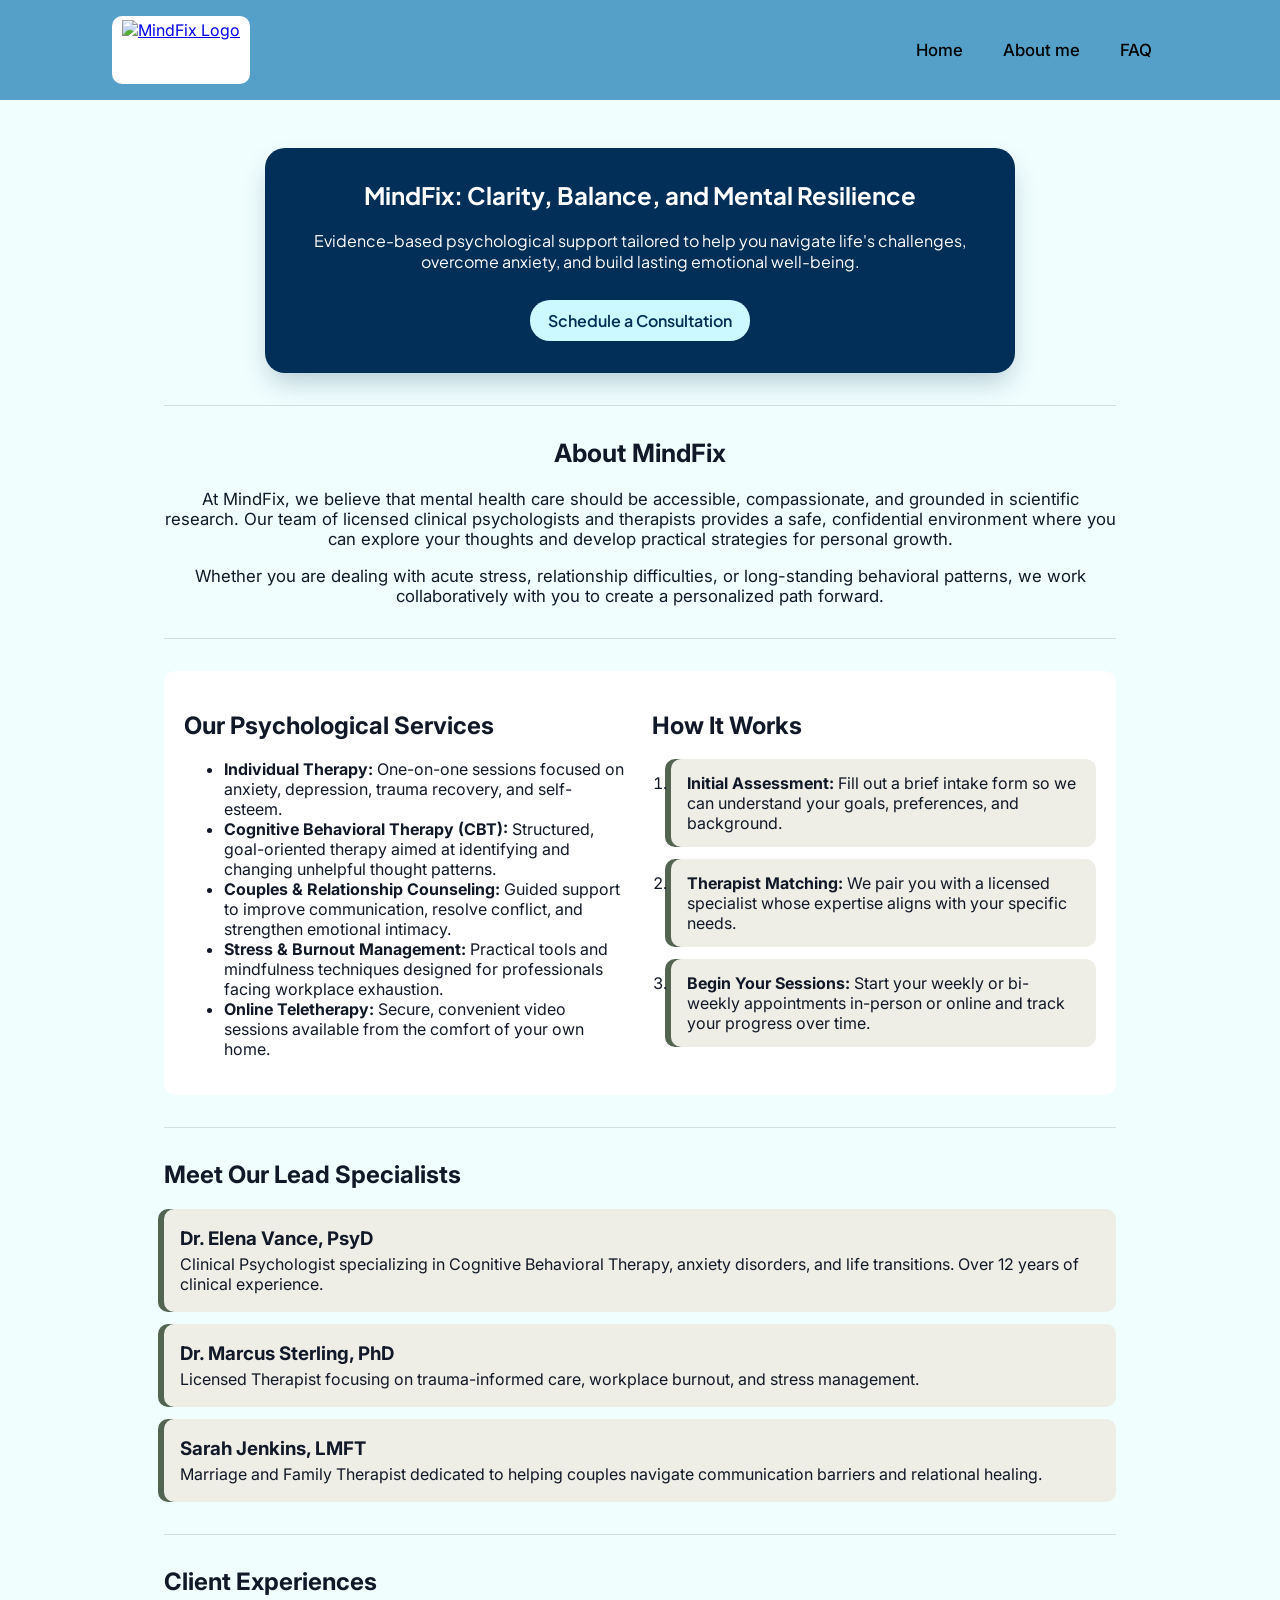
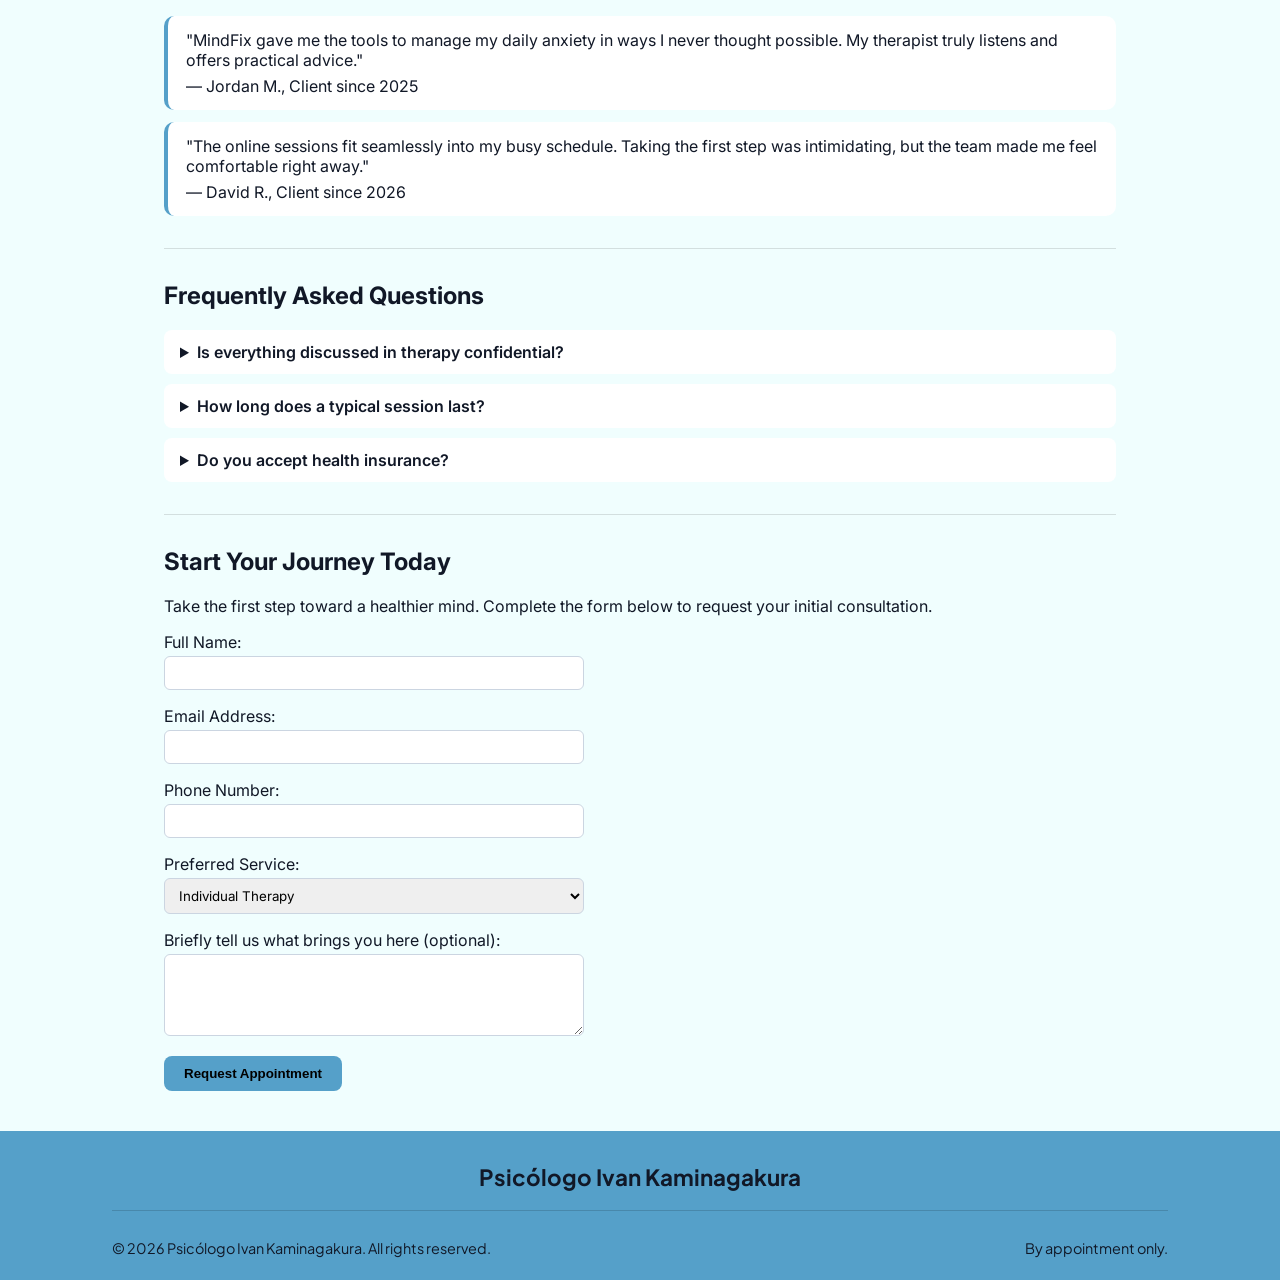
==== tanto faz/index.html @ d3770312 "Add files via upload" ====
<!DOCTYPE html>
<html lang="en">
<head>
    <meta charset="UTF-8">
    <meta name="viewport" content="width=device-width, initial-scale=1.0">
    <link rel="preconnect" href="https://fonts.googleapis.com">
    <link rel="preconnect" href="https://fonts.gstatic.com" crossorigin>
    <link href="https://fonts.googleapis.com/css2?family=Inter:wght@500;600&family=Plus+Jakarta+Sans:wght@400;500;600;700&display=swap" rel="stylesheet">
    <link rel="stylesheet" href="style.css">
    <title>MindFix - Professional Psychology &amp; Mental Wellness</title>
</head>
<body>

    <header class="topo">
        <div class="marca">
            <a href="index.html">
                <img src="img/MindFix.png" alt="MindFix Logo">
            </a>
        </div>

        <nav aria-label="Main navigation">
            <a href="index.html">Home</a>
            <a href="aboutme.html">About me</a>
            <a href="fa.html">FAQ</a>
        </nav>
    </header>

    <main>
        <section class="secao-destaque">
            <h1>MindFix: Clarity, Balance, and Mental Resilience</h1>
            <p>Evidence-based psychological support tailored to help you navigate life's challenges, overcome anxiety, and build lasting emotional well-being.</p>
            <a href="#booking">Schedule a Consultation</a>
        </section>

        <hr>

        <section class="secao-sobre">
            <h2>About MindFix</h2>
            <p>At MindFix, we believe that mental health care should be accessible, compassionate, and grounded in scientific research. Our team of licensed clinical psychologists and therapists provides a safe, confidential environment where you can explore your thoughts and develop practical strategies for personal growth.</p>
            <p>Whether you are dealing with acute stress, relationship difficulties, or long-standing behavioral patterns, we work collaboratively with you to create a personalized path forward.</p>
        </section>

        <hr>

        <div class="separe">
            <section class="p1">
                <h2>Our Psychological Services</h2>
                <ul>
                    <li><strong>Individual Therapy:</strong> One-on-one sessions focused on anxiety, depression, trauma recovery, and self-esteem.</li>
                    <li><strong>Cognitive Behavioral Therapy (CBT):</strong> Structured, goal-oriented therapy aimed at identifying and changing unhelpful thought patterns.</li>
                    <li><strong>Couples &amp; Relationship Counseling:</strong> Guided support to improve communication, resolve conflict, and strengthen emotional intimacy.</li>
                    <li><strong>Stress &amp; Burnout Management:</strong> Practical tools and mindfulness techniques designed for professionals facing workplace exhaustion.</li>
                    <li><strong>Online Teletherapy:</strong> Secure, convenient video sessions available from the comfort of your own home.</li>
                </ul>
            </section>

            <section class="p2">
                <h2>How It Works</h2>
                <ol>
                    <li class="cards"><strong>Initial Assessment:</strong> Fill out a brief intake form so we can understand your goals, preferences, and background.</li>
                    <li class="cards"><strong>Therapist Matching:</strong> We pair you with a licensed specialist whose expertise aligns with your specific needs.</li>
                    <li class="cards"><strong>Begin Your Sessions:</strong> Start your weekly or bi-weekly appointments in-person or online and track your progress over time.</li>
                </ol>
            </section>
        </div>

        <hr>

        <section class="especialistas">
            <h2>Meet Our Lead Specialists</h2>
            <article class="cards">
                <h3>Dr. Elena Vance, PsyD</h3>
                <p>Clinical Psychologist specializing in Cognitive Behavioral Therapy, anxiety disorders, and life transitions. Over 12 years of clinical experience.</p>
            </article>
            <article class="cards">
                <h3>Dr. Marcus Sterling, PhD</h3>
                <p>Licensed Therapist focusing on trauma-informed care, workplace burnout, and stress management.</p>
            </article>
            <article class="cards">
                <h3>Sarah Jenkins, LMFT</h3>
                <p>Marriage and Family Therapist dedicated to helping couples navigate communication barriers and relational healing.</p>
            </article>
        </section>

        <hr>

        <section class="depoimentos">
            <h2>Client Experiences</h2>
            <blockquote>
                <p>"MindFix gave me the tools to manage my daily anxiety in ways I never thought possible. My therapist truly listens and offers practical advice."</p>
                <footer>— Jordan M., Client since 2025</footer>
            </blockquote>
            <blockquote>
                <p>"The online sessions fit seamlessly into my busy schedule. Taking the first step was intimidating, but the team made me feel comfortable right away."</p>
                <footer>— David R., Client since 2026</footer>
            </blockquote>
        </section>

        <hr>

        <section class="faq">
            <h2>Frequently Asked Questions</h2>
            <details>
                <summary>Is everything discussed in therapy confidential?</summary>
                <p>Yes. All sessions and client records are strictly confidential and protected under healthcare privacy laws, with standard legal exceptions regarding immediate safety.</p>
            </details>
            <details>
                <summary>How long does a typical session last?</summary>
                <p>Standard individual and couples therapy sessions last 50 minutes.</p>
            </details>
            <details>
                <summary>Do you accept health insurance?</summary>
                <p>We work with several major insurance providers and also offer sliding-scale out-of-pocket rates. Contact us to verify your coverage.</p>
            </details>
        </section>

        <hr>

        <section class="contato-form">
            <h2 id="booking">Start Your Journey Today</h2>
            <p>Take the first step toward a healthier mind. Complete the form below to request your initial consultation.</p>

            <form action="#" method="post">
                <p>
                    <label>Full Name:<br>
                    <input type="text" name="full_name" required></label>
                </p>
                <p>
                    <label>Email Address:<br>
                    <input type="email" name="email" required></label>
                </p>
                <p>
                    <label>Phone Number:<br>
                    <input type="tel" name="phone"></label>
                </p>
                <p>
                    <label>Preferred Service:<br>
                    <select name="service">
                        <option value="individual">Individual Therapy</option>
                        <option value="cbt">Cognitive Behavioral Therapy (CBT)</option>
                        <option value="couples">Couples Counseling</option>
                        <option value="stress">Stress &amp; Burnout Management</option>
                    </select></label>
                </p>
                <p>
                    <label>Briefly tell us what brings you here (optional):<br>
                    <textarea name="message" rows="4" cols="40"></textarea></label>
                </p>
                <p>
                    <button type="submit">Request Appointment</button>
                </p>
            </form>
        </section>
    </main>

    <footer class="pedacin1F" id="contato">
        <h2>Psicólogo Ivan Kaminagakura</h2>
        <div class="info-rodape">
            <p>&copy; 2026 Psicólogo Ivan Kaminagakura. All rights reserved.</p>
            <p>By appointment only.</p>
        </div>
    </footer>

</body>
</html>
---- tanto faz/style.css ----
* {
    box-sizing: border-box;
}

body {
    margin: 0;
    min-height: 100vh;
    display: flex;
    flex-direction: column;
    background-color: rgba(219, 253, 253, 0.404);
    font-family: 'Inter', system-ui, -apple-system, BlinkMacSystemFont, 'Segoe UI', Roboto, sans-serif;
    color: #111827;
}

/* Cabeçalho */
.topo {
    background-color: #55A0C9;
    display: flex;
    justify-content: space-between;
    align-items: center;
    padding: 1rem 7rem;
    flex-wrap: wrap;
    gap: 1rem;
}

.marca h1,
.marca p {
    font-family: 'Plus Jakarta Sans', sans-serif;
    margin: 0.2rem 0;
}

.marca a {
    display: inline-flex;
    align-items: center;
}

.marca img {
    height: 68px;
    width: auto;
    display: block;
    background-color: #ffffff;
    padding: 4px 10px;
    border-radius: 10px;
}

nav {
    display: flex;
    gap: 0.5rem;
    flex-wrap: wrap;
}

nav a {
    text-decoration: none;
    color: #000000;
    padding: 0.5rem 1rem;
    font-size: 1.05rem;
    font-family: 'Inter', sans-serif;
    font-weight: 500;
    transition: color 0.3s ease;
}

nav a:hover {
    color: #ffffff;
}

/* Área principal */
main {
    width: 100%;
    max-width: 1000px;
    margin: 0 auto;
    padding: 1.5rem;
    flex: 1;
}

hr {
    border: none;
    border-top: 1px solid rgba(0, 0, 0, 0.12);
    margin: 2rem 0;
}

/* Seção de destaque */
.secao-destaque {
    background-color: rgb(2, 47, 87);
    max-width: 750px;
    margin: 1.5rem auto;
    padding: 2rem 1.5rem;
    border-radius: 20px;
    text-align: center;
    color: #ffffff;
    font-family: 'Plus Jakarta Sans', sans-serif;
    box-shadow: 0 13px 27px -5px rgba(2, 47, 87, 0.25);
}

.secao-destaque h1 {
    margin-top: 0;
}

.secao-destaque a {
    display: inline-block;
    margin-top: 0.75rem;
    background-color: rgb(203, 249, 255);
    color: rgb(2, 47, 87);
    font-weight: 600;
    text-decoration: none;
    padding: 10px 18px;
    border-radius: 20px;
    transition: background-color 0.2s ease, transform 0.2s ease;
}

.secao-destaque a:hover {
    background-color: #ffffff;
    transform: translateY(-1px);
}

/* Sobre e colunas */
.secao-sobre {
    text-align: center;
    font-size: 1.05rem;
}

.separe {
    display: flex;
    gap: 24px;
    background-color: #ffffff;
    padding: 20px;
    border-radius: 12px;
    flex-wrap: wrap;
}

.p1,
.p2 {
    flex: 1;
    min-width: 280px;
}

.p2 ol {
    padding-left: 1.2rem;
    margin: 0;
}

/* Cards, citações e FAQ */
.cards {
    background-color: rgb(238, 237, 230);
    border-radius: 10px;
    box-shadow: -6px 0px 0px 0px rgb(83, 100, 80);
    margin: 12px 0;
    padding: 14px 16px;
}

.cards h3,
.cards p {
    margin: 0.25rem 0;
}

blockquote {
    background-color: #ffffff;
    margin: 12px 0;
    padding: 14px 18px;
    border-radius: 10px;
    border-left: 4px solid #55A0C9;
}

blockquote p {
    margin: 0 0 6px 0;
}

details {
    background-color: #ffffff;
    padding: 12px 16px;
    border-radius: 8px;
    margin-bottom: 10px;
}

summary {
    cursor: pointer;
    font-weight: 600;
}

.faq-item {
    background-color: #ffffff;
    padding: 1.25rem 1.5rem;
    border-radius: 10px;
    border-left: 5px solid #55A0C9;
    margin-bottom: 1rem;
}

.pergunta {
    font-weight: 600;
    color: rgb(2, 47, 87);
    margin: 0 0 0.4rem 0;
}

.resposta {
    margin: 0;
    line-height: 1.6;
}

/* Página Sobre Mim */
.secAbout {
    background-color: #ffffff;
    padding: 2rem;
    margin-top: 1rem;
    border-radius: 12px;
    border-left: 6px solid #55A0C9;
    box-shadow: 0 8px 20px rgba(2, 47, 87, 0.08);
}

.secAbout h1 {
    font-family: 'Plus Jakarta Sans', sans-serif;
    color: rgb(2, 47, 87);
    margin-top: 0;
    margin-bottom: 1rem;
}

.secAbout span {
    display: block;
    font-size: 1.05rem;
    line-height: 1.7;
    white-space: pre-line;
}

/* Formulário */
form input,
form select,
form textarea {
    width: 100%;
    max-width: 420px;
    padding: 8px 10px;
    margin-top: 4px;
    border: 1px solid #cbd5e1;
    border-radius: 6px;
    font-family: inherit;
}

form button {
    background-color: #55A0C9;
    color: #000000;
    font-weight: 600;
    border: none;
    padding: 10px 20px;
    border-radius: 8px;
    cursor: pointer;
}

form button:hover {
    background-color: #3f8ab5;
    color: #ffffff;
}

/* Rodapé */
.pedacin1F {
    width: 100%;
    background-color: #55A0C9;
    font-family: 'Plus Jakarta Sans', sans-serif;
    padding: 2rem 7rem 1.2rem 7rem;
    margin-top: auto;
}

.pedacin1F h2,
.pedacin1F h1 {
    text-align: center;
    margin: 0 0 1.5rem 0;
    padding-bottom: 1.2rem;
    border-bottom: 1px solid rgba(0, 0, 0, 0.15);
    font-size: 1.4rem;
}

.info-rodape {
    display: flex;
    justify-content: space-between;
    font-size: 0.9rem;
    gap: 16px;
    flex-wrap: wrap;
}

.info-rodape p,
.pedacin1F p {
    margin: 0.25rem 0;
}

/* Celular */
@media (max-width: 768px) {
    .topo,
    .pedacin1F {
        padding-left: 1.25rem;
        padding-right: 1.25rem;
    }

    .secAbout {
        padding: 1.25rem;
    }
}
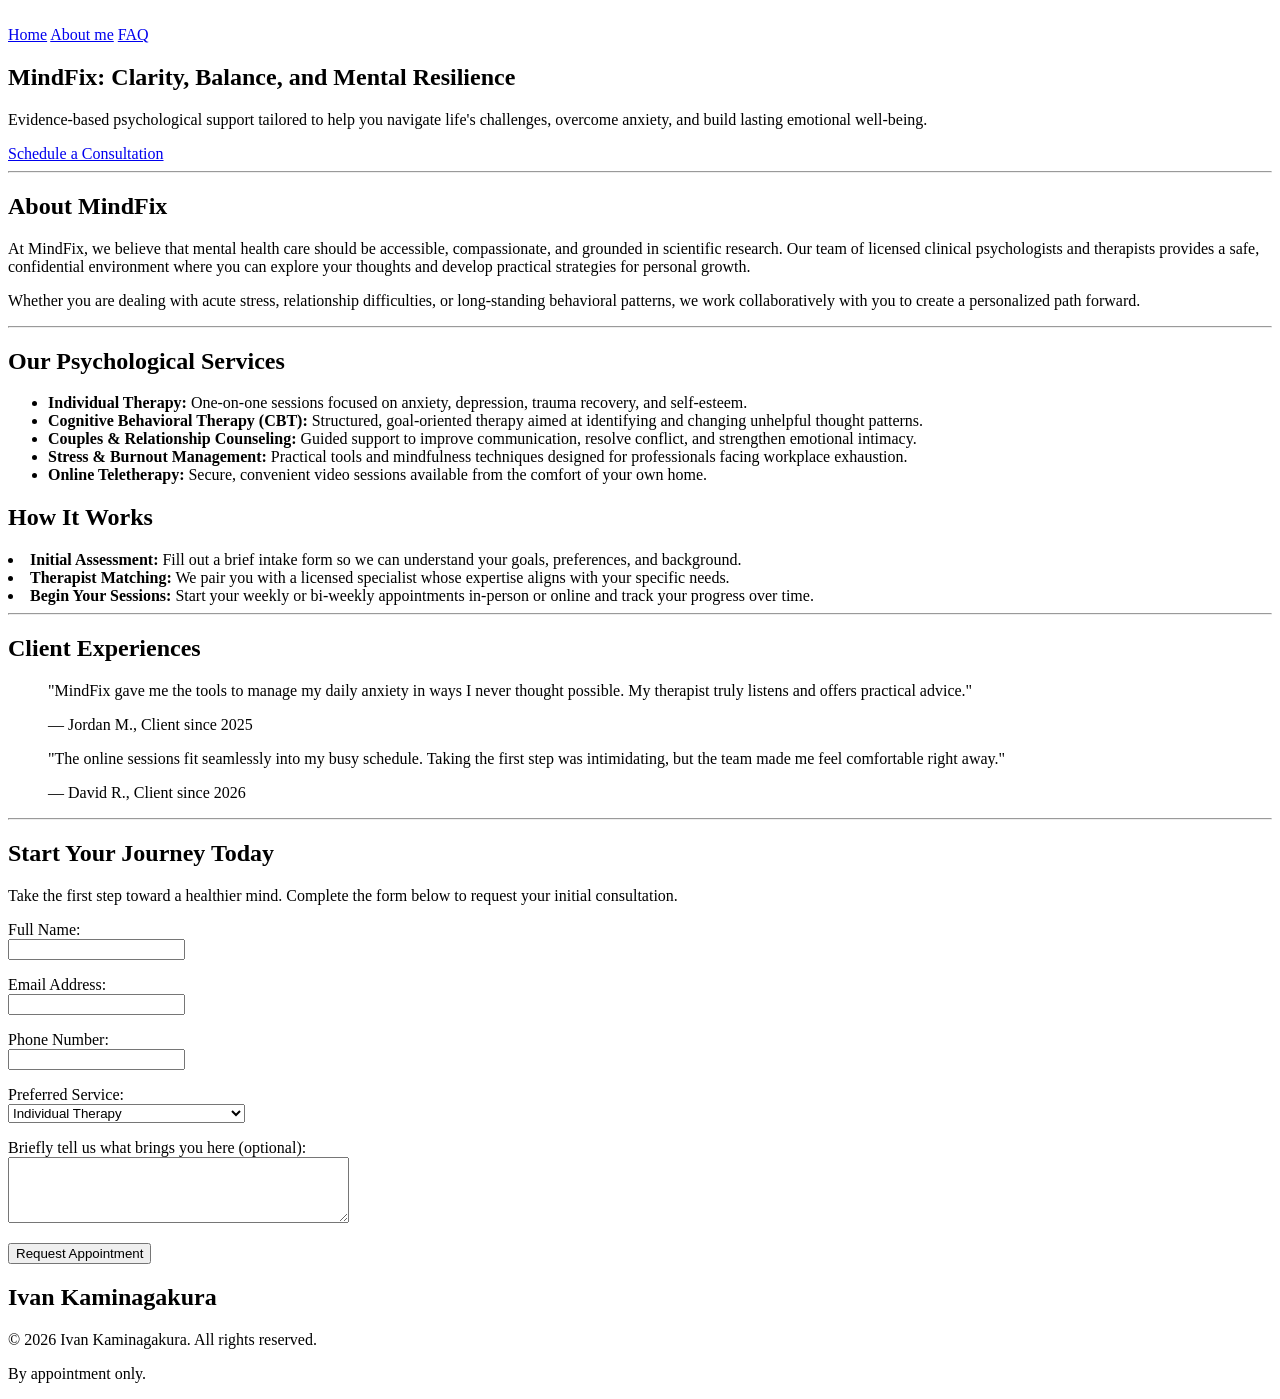
==== commit 2a4f3d4e: "Update index.html" ====
--- a/tanto faz/index.html
+++ b/tanto faz/index.html
@@ -1,165 +1,125 @@
-<!DOCTYPE html>
-<html lang="en">
-<head>
-    <meta charset="UTF-8">
-    <meta name="viewport" content="width=device-width, initial-scale=1.0">
-    <link rel="preconnect" href="https://fonts.googleapis.com">
-    <link rel="preconnect" href="https://fonts.gstatic.com" crossorigin>
-    <link href="https://fonts.googleapis.com/css2?family=Inter:wght@500;600&family=Plus+Jakarta+Sans:wght@400;500;600;700&display=swap" rel="stylesheet">
-    <link rel="stylesheet" href="style.css">
-    <title>MindFix - Professional Psychology &amp; Mental Wellness</title>
-</head>
-<body>
+    <!DOCTYPE html>
+    <html lang="pt-BR">
+    <head>
+        <meta charset="UTF-8">
+        <meta name="viewport" content="width=device-width, initial-scale=1.0">
+        <link rel="preconnect" href="https://fonts.googleapis.com">
+        <link rel="preconnect" href="https://fonts.gstatic.com" crossorigin>
+        <link href="https://fonts.googleapis.com/css2?family=Inter:wght@500;600&family=Plus+Jakarta+Sans:wght@400;500;600;700&display=swap" rel="stylesheet">
+        <link rel="stylesheet" href="styleD.css">
+        <title>MindFix</title>
+    </head>
+    <body>
 
     <header class="topo">
         <div class="marca">
-            <a href="index.html">
-                <img src="img/MindFix.png" alt="MindFix Logo">
-            </a>
+            <img src="img/MindFix.png" alt="">
         </div>
 
-        <nav aria-label="Main navigation">
+        <nav aria-label="Navegação principal">
             <a href="index.html">Home</a>
             <a href="aboutme.html">About me</a>
             <a href="fa.html">FAQ</a>
         </nav>
     </header>
 
-    <main>
-        <section class="secao-destaque">
-            <h1>MindFix: Clarity, Balance, and Mental Resilience</h1>
-            <p>Evidence-based psychological support tailored to help you navigate life's challenges, overcome anxiety, and build lasting emotional well-being.</p>
-            <a href="#booking">Schedule a Consultation</a>
-        </section>
-
-        <hr>
-
-        <section class="secao-sobre">
-            <h2>About MindFix</h2>
-            <p>At MindFix, we believe that mental health care should be accessible, compassionate, and grounded in scientific research. Our team of licensed clinical psychologists and therapists provides a safe, confidential environment where you can explore your thoughts and develop practical strategies for personal growth.</p>
-            <p>Whether you are dealing with acute stress, relationship difficulties, or long-standing behavioral patterns, we work collaboratively with you to create a personalized path forward.</p>
-        </section>
-
-        <hr>
-
-        <div class="separe">
-            <section class="p1">
-                <h2>Our Psychological Services</h2>
-                <ul>
-                    <li><strong>Individual Therapy:</strong> One-on-one sessions focused on anxiety, depression, trauma recovery, and self-esteem.</li>
-                    <li><strong>Cognitive Behavioral Therapy (CBT):</strong> Structured, goal-oriented therapy aimed at identifying and changing unhelpful thought patterns.</li>
-                    <li><strong>Couples &amp; Relationship Counseling:</strong> Guided support to improve communication, resolve conflict, and strengthen emotional intimacy.</li>
-                    <li><strong>Stress &amp; Burnout Management:</strong> Practical tools and mindfulness techniques designed for professionals facing workplace exhaustion.</li>
-                    <li><strong>Online Teletherapy:</strong> Secure, convenient video sessions available from the comfort of your own home.</li>
-                </ul>
+        <main>
+            <section class="secao-destaque">
+                <h1>MindFix: Clarity, Balance, and Mental Resilience</h1>
+                <p>Evidence-based psychological support tailored to help you navigate life's challenges, overcome anxiety, and build lasting emotional well-being.</p>
+                <a href="#booking">Schedule a Consultation</a>
             </section>
 
-            <section class="p2">
-                <h2>How It Works</h2>
-                <ol>
-                    <li class="cards"><strong>Initial Assessment:</strong> Fill out a brief intake form so we can understand your goals, preferences, and background.</li>
-                    <li class="cards"><strong>Therapist Matching:</strong> We pair you with a licensed specialist whose expertise aligns with your specific needs.</li>
-                    <li class="cards"><strong>Begin Your Sessions:</strong> Start your weekly or bi-weekly appointments in-person or online and track your progress over time.</li>
-                </ol>
+            <hr>
+
+            <section class="secao-sobre">
+                <h2>About MindFix</h2>
+                <p>At MindFix, we believe that mental health care should be accessible, compassionate, and grounded in scientific research. Our team of licensed clinical psychologists and therapists provides a safe, confidential environment where you can explore your thoughts and develop practical strategies for personal growth.</p>
+                <p>Whether you are dealing with acute stress, relationship difficulties, or long-standing behavioral patterns, we work collaboratively with you to create a personalized path forward.</p>
             </section>
-        </div>
 
-        <hr>
+            <hr>
 
-        <section class="especialistas">
-            <h2>Meet Our Lead Specialists</h2>
-            <article class="cards">
-                <h3>Dr. Elena Vance, PsyD</h3>
-                <p>Clinical Psychologist specializing in Cognitive Behavioral Therapy, anxiety disorders, and life transitions. Over 12 years of clinical experience.</p>
-            </article>
-            <article class="cards">
-                <h3>Dr. Marcus Sterling, PhD</h3>
-                <p>Licensed Therapist focusing on trauma-informed care, workplace burnout, and stress management.</p>
-            </article>
-            <article class="cards">
-                <h3>Sarah Jenkins, LMFT</h3>
-                <p>Marriage and Family Therapist dedicated to helping couples navigate communication barriers and relational healing.</p>
-            </article>
-        </section>
+            <div class="separe">
+                <section class="p1">
+                    <h2>Our Psychological Services</h2>
+                    <ul>
+                        <li><strong>Individual Therapy:</strong> One-on-one sessions focused on anxiety, depression, trauma recovery, and self-esteem.</li>
+                        <li><strong>Cognitive Behavioral Therapy (CBT):</strong> Structured, goal-oriented therapy aimed at identifying and changing unhelpful thought patterns.</li>
+                        <li><strong>Couples &amp; Relationship Counseling:</strong> Guided support to improve communication, resolve conflict, and strengthen emotional intimacy.</li>
+                        <li><strong>Stress &amp; Burnout Management:</strong> Practical tools and mindfulness techniques designed for professionals facing workplace exhaustion.</li>
+                        <li><strong>Online Teletherapy:</strong> Secure, convenient video sessions available from the comfort of your own home.</li>
+                    </ul>
+                </section>
 
-        <hr>
+                <section class="p2">
+                    <h2>How It Works</h2>
+                        <li class="cards"><strong>Initial Assessment:</strong> Fill out a brief intake form so we can understand your goals, preferences, and background.</li>
+                        <li class="cards"><strong>Therapist Matching:</strong> We pair you with a licensed specialist whose expertise aligns with your specific needs.</li>
+                        <li class="cards"><strong>Begin Your Sessions:</strong> Start your weekly or bi-weekly appointments in-person or online and track your progress over time.</li>
+                </section>
+            </div>
 
-        <section class="depoimentos">
-            <h2>Client Experiences</h2>
-            <blockquote>
-                <p>"MindFix gave me the tools to manage my daily anxiety in ways I never thought possible. My therapist truly listens and offers practical advice."</p>
-                <footer>— Jordan M., Client since 2025</footer>
-            </blockquote>
-            <blockquote>
-                <p>"The online sessions fit seamlessly into my busy schedule. Taking the first step was intimidating, but the team made me feel comfortable right away."</p>
-                <footer>— David R., Client since 2026</footer>
-            </blockquote>
-        </section>
+            <hr>
 
-        <hr>
+            <section class="depoimentos">
+                <h2>Client Experiences</h2>
+                <blockquote>
+                    <p>"MindFix gave me the tools to manage my daily anxiety in ways I never thought possible. My therapist truly listens and offers practical advice."</p>
+                    <footer>— Jordan M., Client since 2025</footer>
+                </blockquote>
+                <blockquote>
+                    <p>"The online sessions fit seamlessly into my busy schedule. Taking the first step was intimidating, but the team made me feel comfortable right away."</p>
+                    <footer>— David R., Client since 2026</footer>
+                </blockquote>
+            </section>
 
-        <section class="faq">
-            <h2>Frequently Asked Questions</h2>
-            <details>
-                <summary>Is everything discussed in therapy confidential?</summary>
-                <p>Yes. All sessions and client records are strictly confidential and protected under healthcare privacy laws, with standard legal exceptions regarding immediate safety.</p>
-            </details>
-            <details>
-                <summary>How long does a typical session last?</summary>
-                <p>Standard individual and couples therapy sessions last 50 minutes.</p>
-            </details>
-            <details>
-                <summary>Do you accept health insurance?</summary>
-                <p>We work with several major insurance providers and also offer sliding-scale out-of-pocket rates. Contact us to verify your coverage.</p>
-            </details>
-        </section>
+            <hr>
 
-        <hr>
+            <section class="contato-form">
+                <h2 id="booking">Start Your Journey Today</h2>
+                <p>Take the first step toward a healthier mind. Complete the form below to request your initial consultation.</p>
 
-        <section class="contato-form">
-            <h2 id="booking">Start Your Journey Today</h2>
-            <p>Take the first step toward a healthier mind. Complete the form below to request your initial consultation.</p>
+                <form action="/submit-consultation" method="post">
+                    <p>
+                        <label>Full Name:<br>
+                        <input type="text" name="full_name" required></label>
+                    </p>
+                    <p>
+                        <label>Email Address:<br>
+                        <input type="email" name="email" required></label>
+                    </p>
+                    <p>
+                        <label>Phone Number:<br>
+                        <input type="tel" name="phone"></label>
+                    </p>
+                    <p>
+                        <label>Preferred Service:<br>
+                        <select name="service">
+                            <option value="individual">Individual Therapy</option>
+                            <option value="cbt">Cognitive Behavioral Therapy (CBT)</option>
+                            <option value="couples">Couples Counseling</option>
+                            <option value="stress">Stress &amp; Burnout Management</option>
+                        </select></label>
+                    </p>
+                    <p>
+                        <label>Briefly tell us what brings you here (optional):<br>
+                        <textarea name="message" rows="4" cols="40"></textarea></label>
+                    </p>
+                    <p>
+                        <button type="submit">Request Appointment</button>
+                    </p>
+                </form>
+            </section>
+        </main>
 
-            <form action="#" method="post">
-                <p>
-                    <label>Full Name:<br>
-                    <input type="text" name="full_name" required></label>
-                </p>
-                <p>
-                    <label>Email Address:<br>
-                    <input type="email" name="email" required></label>
-                </p>
-                <p>
-                    <label>Phone Number:<br>
-                    <input type="tel" name="phone"></label>
-                </p>
-                <p>
-                    <label>Preferred Service:<br>
-                    <select name="service">
-                        <option value="individual">Individual Therapy</option>
-                        <option value="cbt">Cognitive Behavioral Therapy (CBT)</option>
-                        <option value="couples">Couples Counseling</option>
-                        <option value="stress">Stress &amp; Burnout Management</option>
-                    </select></label>
-                </p>
-                <p>
-                    <label>Briefly tell us what brings you here (optional):<br>
-                    <textarea name="message" rows="4" cols="40"></textarea></label>
-                </p>
-                <p>
-                    <button type="submit">Request Appointment</button>
-                </p>
-            </form>
-        </section>
-    </main>
+        <footer class="pedacin1F" id="contato">
+            <h2>Ivan Kaminagakura</h2>
+            <div class="info-rodape">
+                <p>&copy; 2026 Ivan Kaminagakura. All rights reserved.</p>
+                <p>By appointment only.</p>
+            </div>
+        </footer>
 
-    <footer class="pedacin1F" id="contato">
-        <h2>Psicólogo Ivan Kaminagakura</h2>
-        <div class="info-rodape">
-            <p>&copy; 2026 Psicólogo Ivan Kaminagakura. All rights reserved.</p>
-            <p>By appointment only.</p>
-        </div>
-    </footer>
-
-</body>
-</html>+    </body>
+    </html>
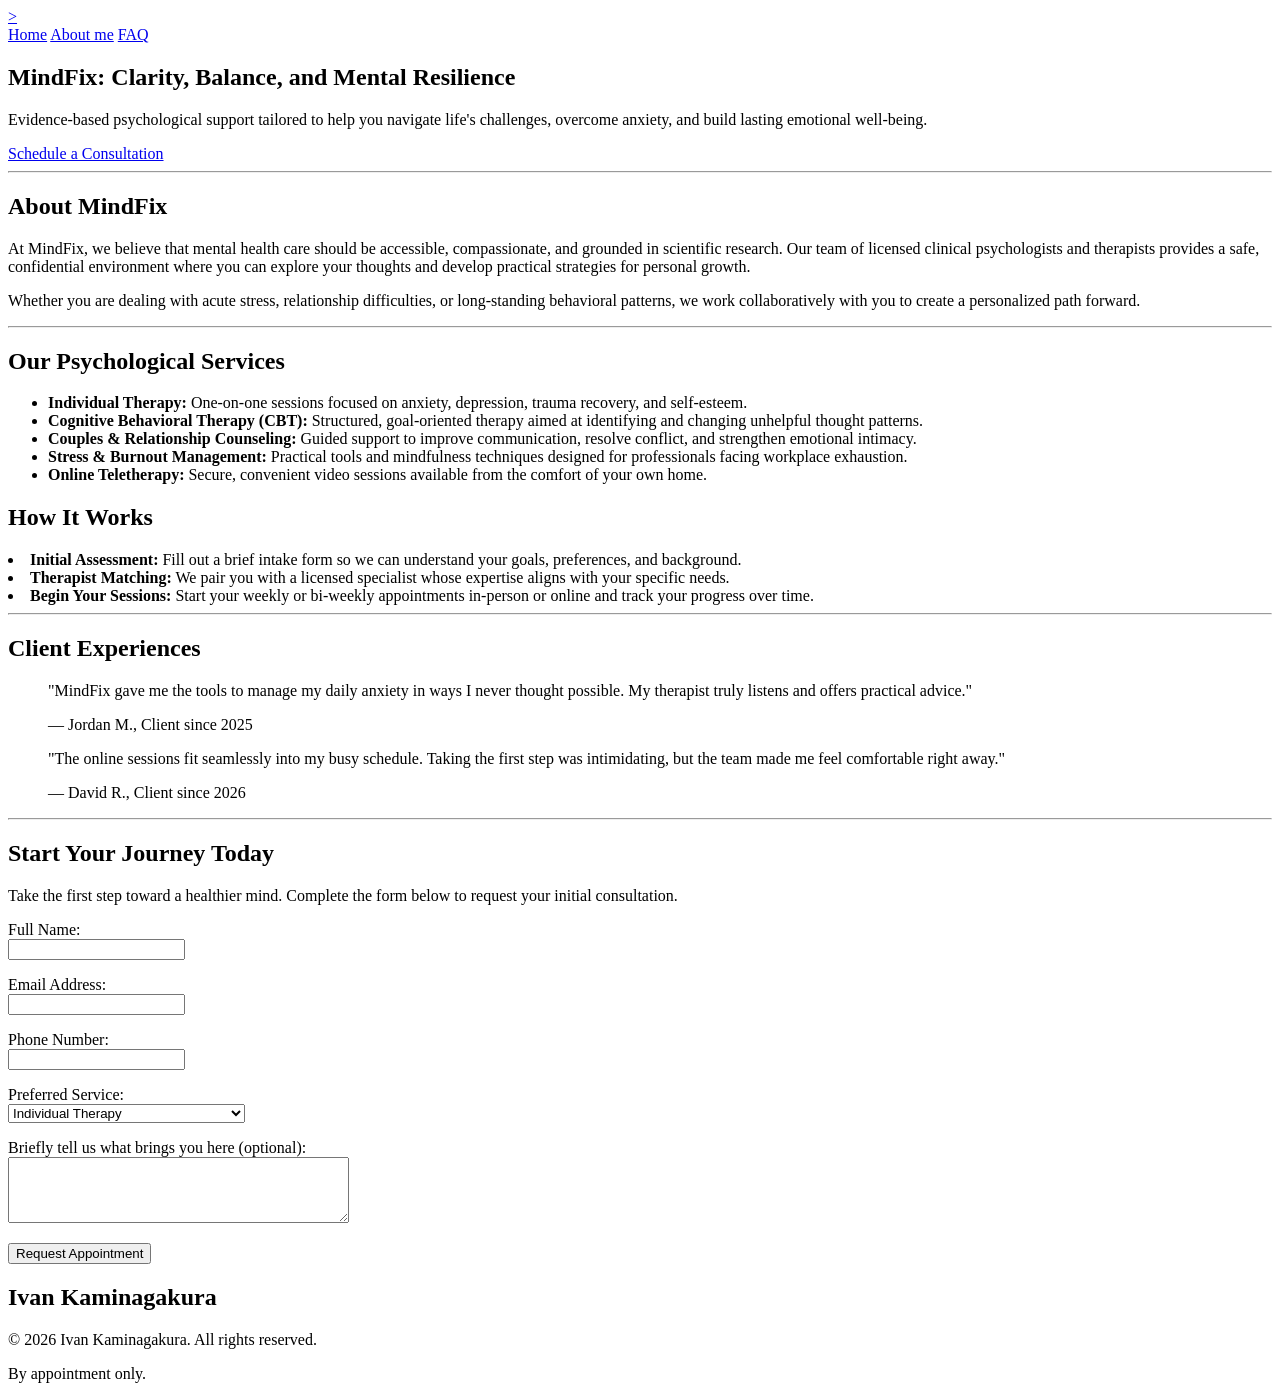
==== commit 9ae288c2: "Update index.html" ====
--- a/tanto faz/index.html
+++ b/tanto faz/index.html
@@ -13,7 +13,7 @@
 
     <header class="topo">
         <div class="marca">
-            <img src="img/MindFix.png" alt="">
+            <a href="index.html"<img src="img/MindFix.png">>
         </div>
 
         <nav aria-label="Navegação principal">
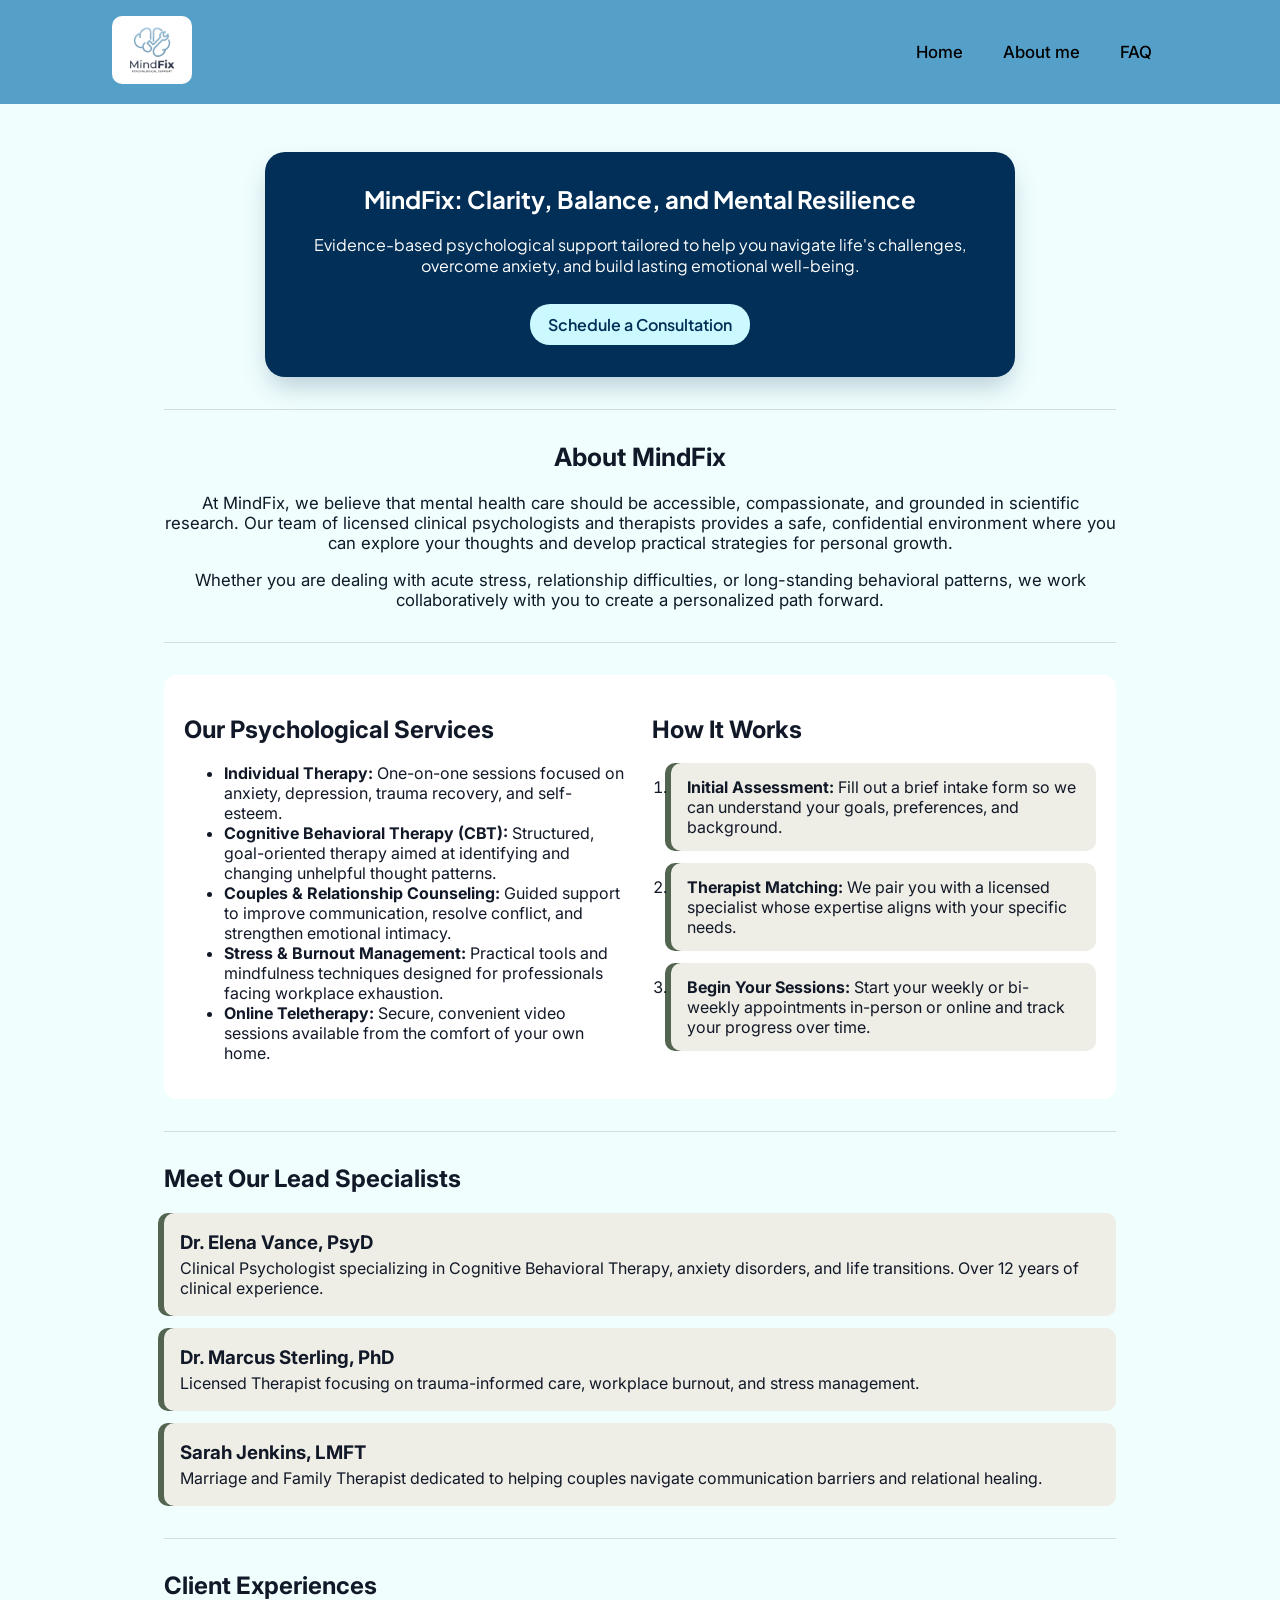
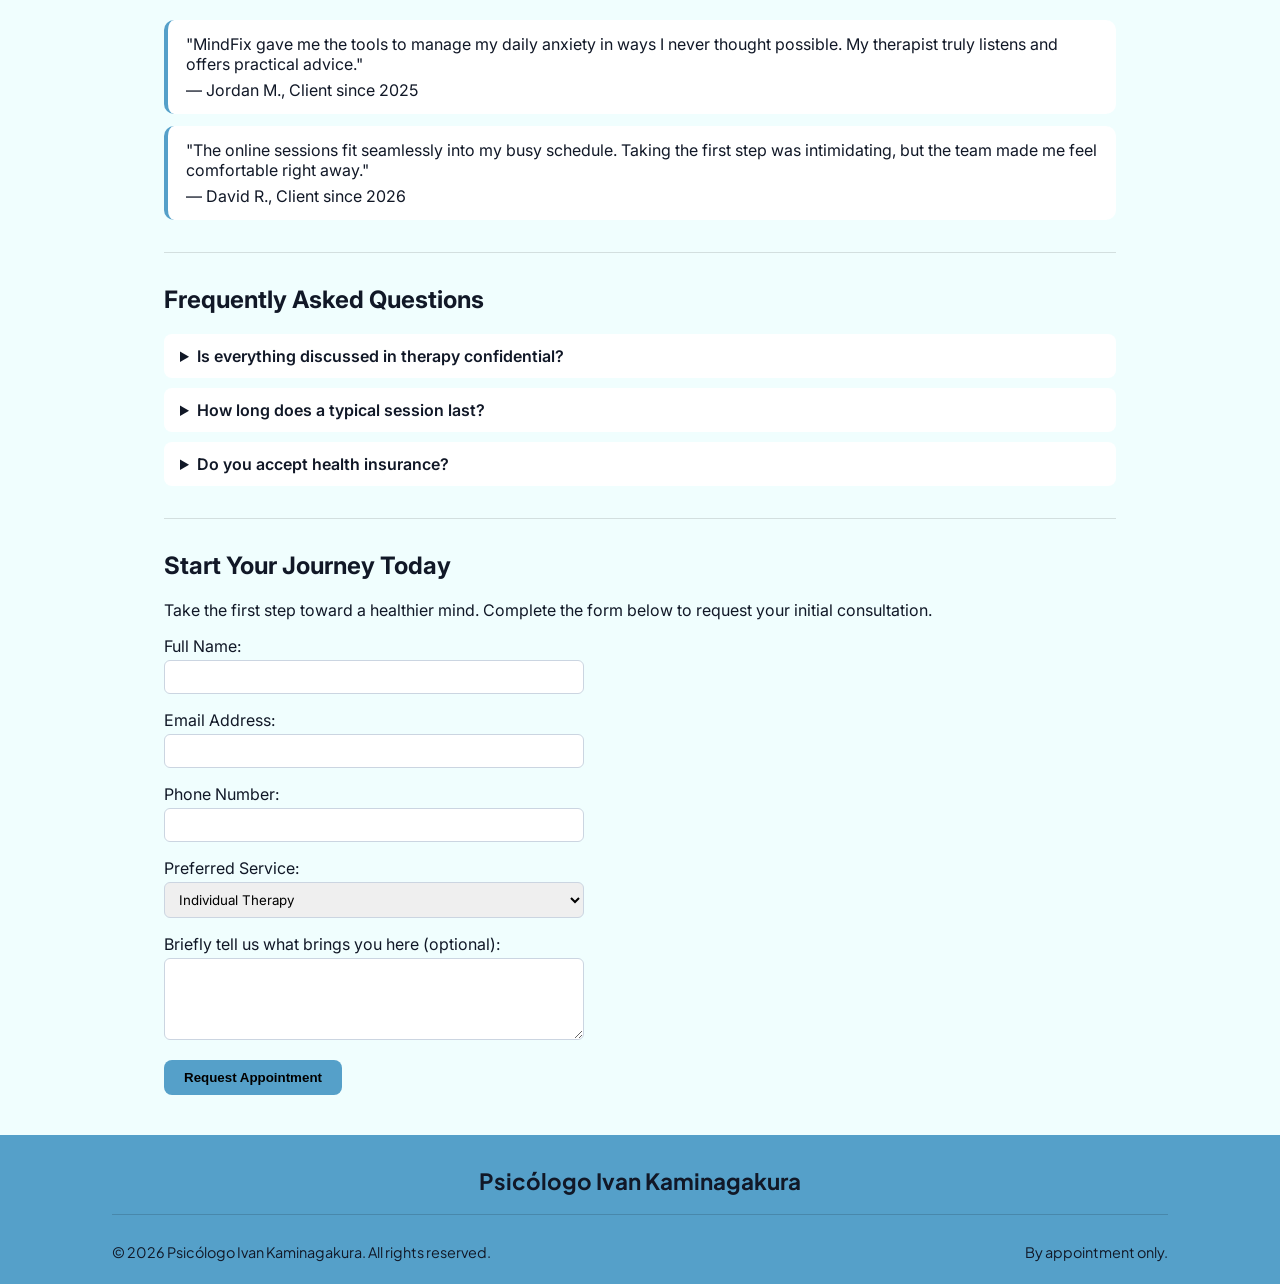
==== commit 5eed00da: "Add files via upload" ====
--- a/tanto faz/index.html
+++ b/tanto faz/index.html
@@ -1,125 +1,165 @@
-    <!DOCTYPE html>
-    <html lang="pt-BR">
-    <head>
-        <meta charset="UTF-8">
-        <meta name="viewport" content="width=device-width, initial-scale=1.0">
-        <link rel="preconnect" href="https://fonts.googleapis.com">
-        <link rel="preconnect" href="https://fonts.gstatic.com" crossorigin>
-        <link href="https://fonts.googleapis.com/css2?family=Inter:wght@500;600&family=Plus+Jakarta+Sans:wght@400;500;600;700&display=swap" rel="stylesheet">
-        <link rel="stylesheet" href="styleD.css">
-        <title>MindFix</title>
-    </head>
-    <body>
+<!DOCTYPE html>
+<html lang="en">
+<head>
+    <meta charset="UTF-8">
+    <meta name="viewport" content="width=device-width, initial-scale=1.0">
+    <link rel="preconnect" href="https://fonts.googleapis.com">
+    <link rel="preconnect" href="https://fonts.gstatic.com" crossorigin>
+    <link href="https://fonts.googleapis.com/css2?family=Inter:wght@500;600&family=Plus+Jakarta+Sans:wght@400;500;600;700&display=swap" rel="stylesheet">
+    <link rel="stylesheet" href="style.css">
+    <title>MindFix - Professional Psychology &amp; Mental Wellness</title>
+</head>
+<body>
 
     <header class="topo">
         <div class="marca">
-            <a href="index.html"<img src="img/MindFix.png">>
+            <a href="index.html">
+                <img src="img/MindFix.png" alt="MindFix Logo">
+            </a>
         </div>
 
-        <nav aria-label="Navegação principal">
+        <nav aria-label="Main navigation">
             <a href="index.html">Home</a>
             <a href="aboutme.html">About me</a>
             <a href="fa.html">FAQ</a>
         </nav>
     </header>
 
-        <main>
-            <section class="secao-destaque">
-                <h1>MindFix: Clarity, Balance, and Mental Resilience</h1>
-                <p>Evidence-based psychological support tailored to help you navigate life's challenges, overcome anxiety, and build lasting emotional well-being.</p>
-                <a href="#booking">Schedule a Consultation</a>
+    <main>
+        <section class="secao-destaque">
+            <h1>MindFix: Clarity, Balance, and Mental Resilience</h1>
+            <p>Evidence-based psychological support tailored to help you navigate life's challenges, overcome anxiety, and build lasting emotional well-being.</p>
+            <a href="#booking">Schedule a Consultation</a>
+        </section>
+
+        <hr>
+
+        <section class="secao-sobre">
+            <h2>About MindFix</h2>
+            <p>At MindFix, we believe that mental health care should be accessible, compassionate, and grounded in scientific research. Our team of licensed clinical psychologists and therapists provides a safe, confidential environment where you can explore your thoughts and develop practical strategies for personal growth.</p>
+            <p>Whether you are dealing with acute stress, relationship difficulties, or long-standing behavioral patterns, we work collaboratively with you to create a personalized path forward.</p>
+        </section>
+
+        <hr>
+
+        <div class="separe">
+            <section class="p1">
+                <h2>Our Psychological Services</h2>
+                <ul>
+                    <li><strong>Individual Therapy:</strong> One-on-one sessions focused on anxiety, depression, trauma recovery, and self-esteem.</li>
+                    <li><strong>Cognitive Behavioral Therapy (CBT):</strong> Structured, goal-oriented therapy aimed at identifying and changing unhelpful thought patterns.</li>
+                    <li><strong>Couples &amp; Relationship Counseling:</strong> Guided support to improve communication, resolve conflict, and strengthen emotional intimacy.</li>
+                    <li><strong>Stress &amp; Burnout Management:</strong> Practical tools and mindfulness techniques designed for professionals facing workplace exhaustion.</li>
+                    <li><strong>Online Teletherapy:</strong> Secure, convenient video sessions available from the comfort of your own home.</li>
+                </ul>
             </section>
 
-            <hr>
+            <section class="p2">
+                <h2>How It Works</h2>
+                <ol>
+                    <li class="cards"><strong>Initial Assessment:</strong> Fill out a brief intake form so we can understand your goals, preferences, and background.</li>
+                    <li class="cards"><strong>Therapist Matching:</strong> We pair you with a licensed specialist whose expertise aligns with your specific needs.</li>
+                    <li class="cards"><strong>Begin Your Sessions:</strong> Start your weekly or bi-weekly appointments in-person or online and track your progress over time.</li>
+                </ol>
+            </section>
+        </div>
 
-            <section class="secao-sobre">
-                <h2>About MindFix</h2>
-                <p>At MindFix, we believe that mental health care should be accessible, compassionate, and grounded in scientific research. Our team of licensed clinical psychologists and therapists provides a safe, confidential environment where you can explore your thoughts and develop practical strategies for personal growth.</p>
-                <p>Whether you are dealing with acute stress, relationship difficulties, or long-standing behavioral patterns, we work collaboratively with you to create a personalized path forward.</p>
-            </section>
+        <hr>
 
-            <hr>
+        <section class="especialistas">
+            <h2>Meet Our Lead Specialists</h2>
+            <article class="cards">
+                <h3>Dr. Elena Vance, PsyD</h3>
+                <p>Clinical Psychologist specializing in Cognitive Behavioral Therapy, anxiety disorders, and life transitions. Over 12 years of clinical experience.</p>
+            </article>
+            <article class="cards">
+                <h3>Dr. Marcus Sterling, PhD</h3>
+                <p>Licensed Therapist focusing on trauma-informed care, workplace burnout, and stress management.</p>
+            </article>
+            <article class="cards">
+                <h3>Sarah Jenkins, LMFT</h3>
+                <p>Marriage and Family Therapist dedicated to helping couples navigate communication barriers and relational healing.</p>
+            </article>
+        </section>
 
-            <div class="separe">
-                <section class="p1">
-                    <h2>Our Psychological Services</h2>
-                    <ul>
-                        <li><strong>Individual Therapy:</strong> One-on-one sessions focused on anxiety, depression, trauma recovery, and self-esteem.</li>
-                        <li><strong>Cognitive Behavioral Therapy (CBT):</strong> Structured, goal-oriented therapy aimed at identifying and changing unhelpful thought patterns.</li>
-                        <li><strong>Couples &amp; Relationship Counseling:</strong> Guided support to improve communication, resolve conflict, and strengthen emotional intimacy.</li>
-                        <li><strong>Stress &amp; Burnout Management:</strong> Practical tools and mindfulness techniques designed for professionals facing workplace exhaustion.</li>
-                        <li><strong>Online Teletherapy:</strong> Secure, convenient video sessions available from the comfort of your own home.</li>
-                    </ul>
-                </section>
+        <hr>
 
-                <section class="p2">
-                    <h2>How It Works</h2>
-                        <li class="cards"><strong>Initial Assessment:</strong> Fill out a brief intake form so we can understand your goals, preferences, and background.</li>
-                        <li class="cards"><strong>Therapist Matching:</strong> We pair you with a licensed specialist whose expertise aligns with your specific needs.</li>
-                        <li class="cards"><strong>Begin Your Sessions:</strong> Start your weekly or bi-weekly appointments in-person or online and track your progress over time.</li>
-                </section>
-            </div>
+        <section class="depoimentos">
+            <h2>Client Experiences</h2>
+            <blockquote>
+                <p>"MindFix gave me the tools to manage my daily anxiety in ways I never thought possible. My therapist truly listens and offers practical advice."</p>
+                <footer>— Jordan M., Client since 2025</footer>
+            </blockquote>
+            <blockquote>
+                <p>"The online sessions fit seamlessly into my busy schedule. Taking the first step was intimidating, but the team made me feel comfortable right away."</p>
+                <footer>— David R., Client since 2026</footer>
+            </blockquote>
+        </section>
 
-            <hr>
+        <hr>
 
-            <section class="depoimentos">
-                <h2>Client Experiences</h2>
-                <blockquote>
-                    <p>"MindFix gave me the tools to manage my daily anxiety in ways I never thought possible. My therapist truly listens and offers practical advice."</p>
-                    <footer>— Jordan M., Client since 2025</footer>
-                </blockquote>
-                <blockquote>
-                    <p>"The online sessions fit seamlessly into my busy schedule. Taking the first step was intimidating, but the team made me feel comfortable right away."</p>
-                    <footer>— David R., Client since 2026</footer>
-                </blockquote>
-            </section>
+        <section class="faq">
+            <h2>Frequently Asked Questions</h2>
+            <details>
+                <summary>Is everything discussed in therapy confidential?</summary>
+                <p>Yes. All sessions and client records are strictly confidential and protected under healthcare privacy laws, with standard legal exceptions regarding immediate safety.</p>
+            </details>
+            <details>
+                <summary>How long does a typical session last?</summary>
+                <p>Standard individual and couples therapy sessions last 50 minutes.</p>
+            </details>
+            <details>
+                <summary>Do you accept health insurance?</summary>
+                <p>We work with several major insurance providers and also offer sliding-scale out-of-pocket rates. Contact us to verify your coverage.</p>
+            </details>
+        </section>
 
-            <hr>
+        <hr>
 
-            <section class="contato-form">
-                <h2 id="booking">Start Your Journey Today</h2>
-                <p>Take the first step toward a healthier mind. Complete the form below to request your initial consultation.</p>
+        <section class="contato-form">
+            <h2 id="booking">Start Your Journey Today</h2>
+            <p>Take the first step toward a healthier mind. Complete the form below to request your initial consultation.</p>
 
-                <form action="/submit-consultation" method="post">
-                    <p>
-                        <label>Full Name:<br>
-                        <input type="text" name="full_name" required></label>
-                    </p>
-                    <p>
-                        <label>Email Address:<br>
-                        <input type="email" name="email" required></label>
-                    </p>
-                    <p>
-                        <label>Phone Number:<br>
-                        <input type="tel" name="phone"></label>
-                    </p>
-                    <p>
-                        <label>Preferred Service:<br>
-                        <select name="service">
-                            <option value="individual">Individual Therapy</option>
-                            <option value="cbt">Cognitive Behavioral Therapy (CBT)</option>
-                            <option value="couples">Couples Counseling</option>
-                            <option value="stress">Stress &amp; Burnout Management</option>
-                        </select></label>
-                    </p>
-                    <p>
-                        <label>Briefly tell us what brings you here (optional):<br>
-                        <textarea name="message" rows="4" cols="40"></textarea></label>
-                    </p>
-                    <p>
-                        <button type="submit">Request Appointment</button>
-                    </p>
-                </form>
-            </section>
-        </main>
+            <form action="#" method="post">
+                <p>
+                    <label>Full Name:<br>
+                    <input type="text" name="full_name" required></label>
+                </p>
+                <p>
+                    <label>Email Address:<br>
+                    <input type="email" name="email" required></label>
+                </p>
+                <p>
+                    <label>Phone Number:<br>
+                    <input type="tel" name="phone"></label>
+                </p>
+                <p>
+                    <label>Preferred Service:<br>
+                    <select name="service">
+                        <option value="individual">Individual Therapy</option>
+                        <option value="cbt">Cognitive Behavioral Therapy (CBT)</option>
+                        <option value="couples">Couples Counseling</option>
+                        <option value="stress">Stress &amp; Burnout Management</option>
+                    </select></label>
+                </p>
+                <p>
+                    <label>Briefly tell us what brings you here (optional):<br>
+                    <textarea name="message" rows="4" cols="40"></textarea></label>
+                </p>
+                <p>
+                    <button type="submit">Request Appointment</button>
+                </p>
+            </form>
+        </section>
+    </main>
 
-        <footer class="pedacin1F" id="contato">
-            <h2>Ivan Kaminagakura</h2>
-            <div class="info-rodape">
-                <p>&copy; 2026 Ivan Kaminagakura. All rights reserved.</p>
-                <p>By appointment only.</p>
-            </div>
-        </footer>
+    <footer class="pedacin1F" id="contato">
+        <h2>Psicólogo Ivan Kaminagakura</h2>
+        <div class="info-rodape">
+            <p>&copy; 2026 Psicólogo Ivan Kaminagakura. All rights reserved.</p>
+            <p>By appointment only.</p>
+        </div>
+    </footer>
 
-    </body>
-    </html>
+</body>
+</html>
--- a/tanto faz/style.css
+++ b/tanto faz/style.css
@@ -0,0 +1,292 @@
+* {
+    box-sizing: border-box;
+}
+
+body {
+    margin: 0;
+    min-height: 100vh;
+    display: flex;
+    flex-direction: column;
+    background-color: rgba(219, 253, 253, 0.404);
+    font-family: 'Inter', system-ui, -apple-system, BlinkMacSystemFont, 'Segoe UI', Roboto, sans-serif;
+    color: #111827;
+}
+
+/* Cabeçalho */
+.topo {
+    background-color: #55A0C9;
+    display: flex;
+    justify-content: space-between;
+    align-items: center;
+    padding: 1rem 7rem;
+    flex-wrap: wrap;
+    gap: 1rem;
+}
+
+.marca h1,
+.marca p {
+    font-family: 'Plus Jakarta Sans', sans-serif;
+    margin: 0.2rem 0;
+}
+
+.marca a {
+    display: inline-flex;
+    align-items: center;
+}
+
+.marca img {
+    height: 68px;
+    width: auto;
+    display: block;
+    background-color: #ffffff;
+    padding: 4px 10px;
+    border-radius: 10px;
+}
+
+nav {
+    display: flex;
+    gap: 0.5rem;
+    flex-wrap: wrap;
+}
+
+nav a {
+    text-decoration: none;
+    color: #000000;
+    padding: 0.5rem 1rem;
+    font-size: 1.05rem;
+    font-family: 'Inter', sans-serif;
+    font-weight: 500;
+    transition: color 0.3s ease;
+}
+
+nav a:hover {
+    color: #ffffff;
+}
+
+/* Área principal */
+main {
+    width: 100%;
+    max-width: 1000px;
+    margin: 0 auto;
+    padding: 1.5rem;
+    flex: 1;
+}
+
+hr {
+    border: none;
+    border-top: 1px solid rgba(0, 0, 0, 0.12);
+    margin: 2rem 0;
+}
+
+/* Seção de destaque */
+.secao-destaque {
+    background-color: rgb(2, 47, 87);
+    max-width: 750px;
+    margin: 1.5rem auto;
+    padding: 2rem 1.5rem;
+    border-radius: 20px;
+    text-align: center;
+    color: #ffffff;
+    font-family: 'Plus Jakarta Sans', sans-serif;
+    box-shadow: 0 13px 27px -5px rgba(2, 47, 87, 0.25);
+}
+
+.secao-destaque h1 {
+    margin-top: 0;
+}
+
+.secao-destaque a {
+    display: inline-block;
+    margin-top: 0.75rem;
+    background-color: rgb(203, 249, 255);
+    color: rgb(2, 47, 87);
+    font-weight: 600;
+    text-decoration: none;
+    padding: 10px 18px;
+    border-radius: 20px;
+    transition: background-color 0.2s ease, transform 0.2s ease;
+}
+
+.secao-destaque a:hover {
+    background-color: #ffffff;
+    transform: translateY(-1px);
+}
+
+/* Sobre e colunas */
+.secao-sobre {
+    text-align: center;
+    font-size: 1.05rem;
+}
+
+.separe {
+    display: flex;
+    gap: 24px;
+    background-color: #ffffff;
+    padding: 20px;
+    border-radius: 12px;
+    flex-wrap: wrap;
+}
+
+.p1,
+.p2 {
+    flex: 1;
+    min-width: 280px;
+}
+
+.p2 ol {
+    padding-left: 1.2rem;
+    margin: 0;
+}
+
+/* Cards, citações e FAQ */
+.cards {
+    background-color: rgb(238, 237, 230);
+    border-radius: 10px;
+    box-shadow: -6px 0px 0px 0px rgb(83, 100, 80);
+    margin: 12px 0;
+    padding: 14px 16px;
+}
+
+.cards h3,
+.cards p {
+    margin: 0.25rem 0;
+}
+
+blockquote {
+    background-color: #ffffff;
+    margin: 12px 0;
+    padding: 14px 18px;
+    border-radius: 10px;
+    border-left: 4px solid #55A0C9;
+}
+
+blockquote p {
+    margin: 0 0 6px 0;
+}
+
+details {
+    background-color: #ffffff;
+    padding: 12px 16px;
+    border-radius: 8px;
+    margin-bottom: 10px;
+}
+
+summary {
+    cursor: pointer;
+    font-weight: 600;
+}
+
+.faq-item {
+    background-color: #ffffff;
+    padding: 1.25rem 1.5rem;
+    border-radius: 10px;
+    border-left: 5px solid #55A0C9;
+    margin-bottom: 1rem;
+}
+
+.pergunta {
+    font-weight: 600;
+    color: rgb(2, 47, 87);
+    margin: 0 0 0.4rem 0;
+}
+
+.resposta {
+    margin: 0;
+    line-height: 1.6;
+}
+
+/* Página Sobre Mim */
+.secAbout {
+    background-color: #ffffff;
+    padding: 2rem;
+    margin-top: 1rem;
+    border-radius: 12px;
+    border-left: 6px solid #55A0C9;
+    box-shadow: 0 8px 20px rgba(2, 47, 87, 0.08);
+}
+
+.secAbout h1 {
+    font-family: 'Plus Jakarta Sans', sans-serif;
+    color: rgb(2, 47, 87);
+    margin-top: 0;
+    margin-bottom: 1rem;
+}
+
+.secAbout span {
+    display: block;
+    font-size: 1.05rem;
+    line-height: 1.7;
+    white-space: pre-line;
+}
+
+/* Formulário */
+form input,
+form select,
+form textarea {
+    width: 100%;
+    max-width: 420px;
+    padding: 8px 10px;
+    margin-top: 4px;
+    border: 1px solid #cbd5e1;
+    border-radius: 6px;
+    font-family: inherit;
+}
+
+form button {
+    background-color: #55A0C9;
+    color: #000000;
+    font-weight: 600;
+    border: none;
+    padding: 10px 20px;
+    border-radius: 8px;
+    cursor: pointer;
+}
+
+form button:hover {
+    background-color: #3f8ab5;
+    color: #ffffff;
+}
+
+/* Rodapé */
+.pedacin1F {
+    width: 100%;
+    background-color: #55A0C9;
+    font-family: 'Plus Jakarta Sans', sans-serif;
+    padding: 2rem 7rem 1.2rem 7rem;
+    margin-top: auto;
+}
+
+.pedacin1F h2,
+.pedacin1F h1 {
+    text-align: center;
+    margin: 0 0 1.5rem 0;
+    padding-bottom: 1.2rem;
+    border-bottom: 1px solid rgba(0, 0, 0, 0.15);
+    font-size: 1.4rem;
+}
+
+.info-rodape {
+    display: flex;
+    justify-content: space-between;
+    font-size: 0.9rem;
+    gap: 16px;
+    flex-wrap: wrap;
+}
+
+.info-rodape p,
+.pedacin1F p {
+    margin: 0.25rem 0;
+}
+
+/* Celular */
+@media (max-width: 768px) {
+    .topo,
+    .pedacin1F {
+        padding-left: 1.25rem;
+        padding-right: 1.25rem;
+    }
+
+    .secAbout {
+        padding: 1.25rem;
+    }
+}
